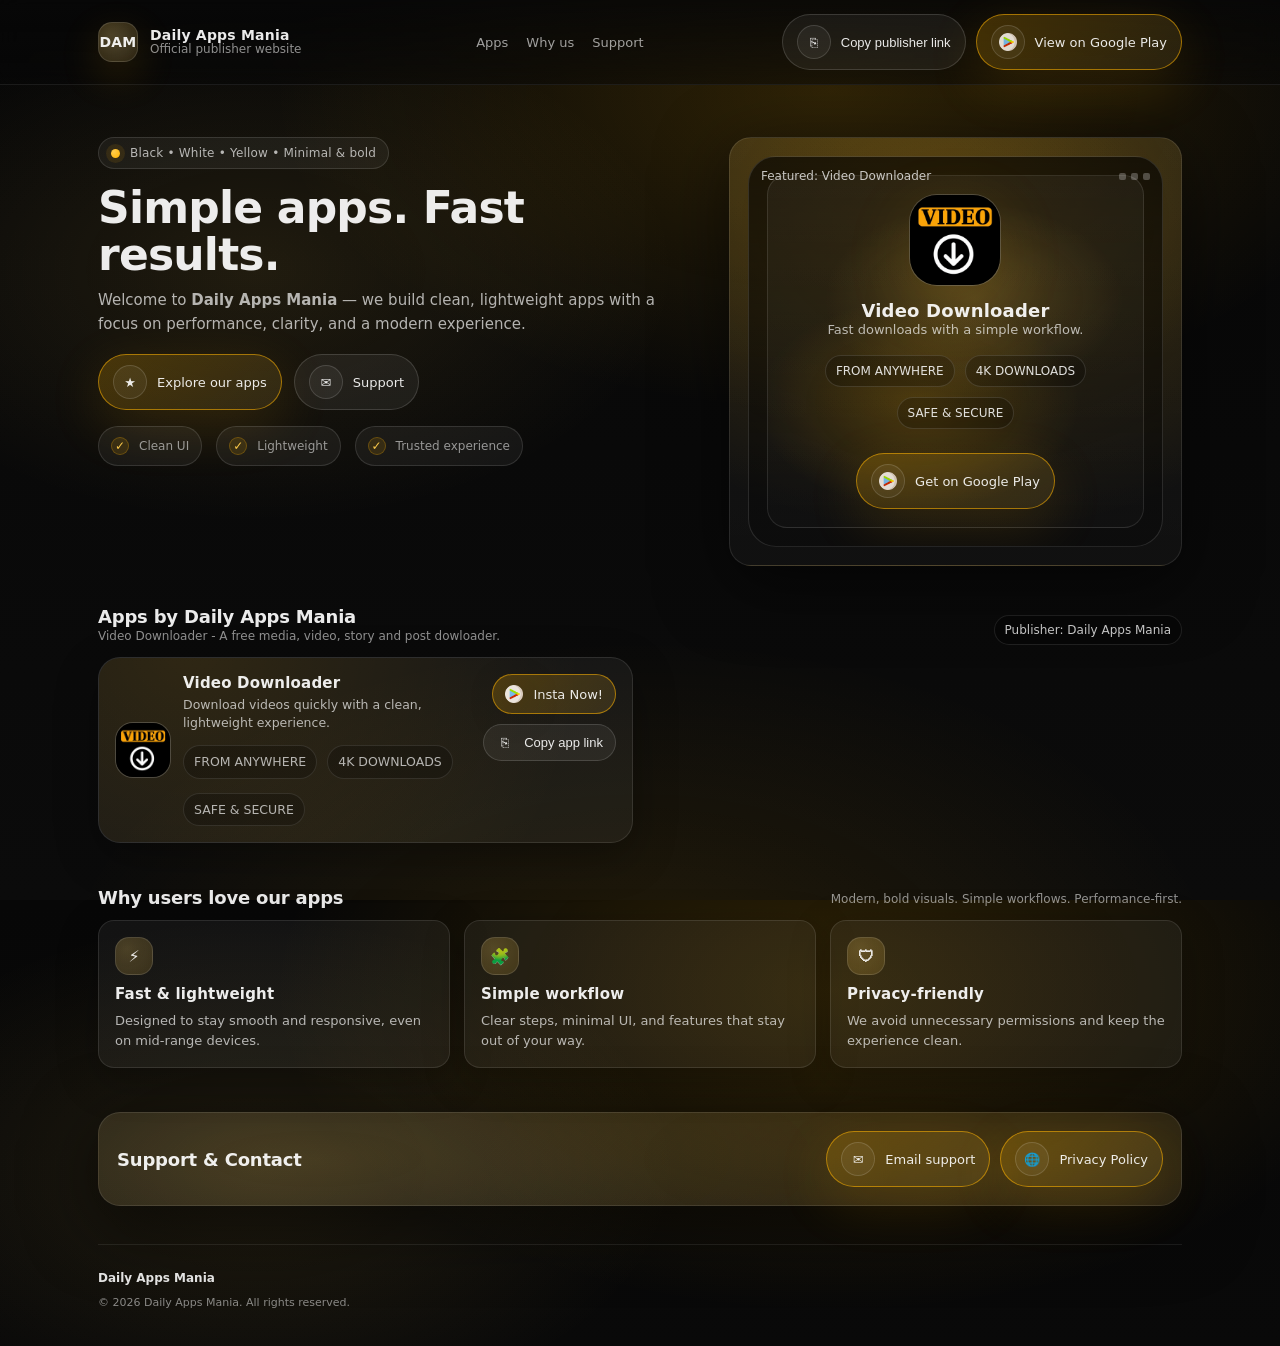
==== index.html @ 2f84b171 "Added website on main page" ====
<!doctype html>
<html lang="en">
<head>
  <meta charset="utf-8" />
  <meta name="viewport" content="width=device-width,initial-scale=1" />
  <meta name="theme-color" content="#0b0b0b" />
  <meta name="description" content="Daily Apps Mania — Official publisher website. Video Downloader on Google Play. More apps coming soon." />
  <title>Daily Apps Mania • Official Apps</title>

  <!--
    ✅ Required files (place next to this index.html):
    - app-icon.png            (your Video Downloader app icon)
    - play-store-icon.png     (your Play Store icon image)
  -->

  <style>
    :root{
      --bg:#070707;
      --bg2:#0b0b0b;
      --card: rgba(255,255,255,.06);
      --card2: rgba(255,255,255,.085);
      --border: rgba(255,255,255,.12);

      --text: rgba(255,255,255,.92);
      --muted: rgba(255,255,255,.68);
      --muted2: rgba(255,255,255,.55);

      --yellow:#ffb300;
      --yellow2:#ffcc4d;
      --white:#ffffff;

      --shadow: 0 18px 70px rgba(0,0,0,.55);
      --radius: 22px;
      --radius2: 16px;

      --max: 1120px;
      --ring: 0 0 0 6px rgba(255,179,0,.16);
    }

    *{box-sizing:border-box}
    html,body{height:100%}
    body{
      margin:0;
      font-family: ui-sans-serif, system-ui, -apple-system, Segoe UI, Roboto, Helvetica, Arial, "Apple Color Emoji","Segoe UI Emoji";
      color:var(--text);
      background:
        radial-gradient(900px 520px at 65% 10%, rgba(255,179,0,.16), transparent 62%),
        radial-gradient(700px 420px at 20% 30%, rgba(255,204,77,.10), transparent 60%),
        radial-gradient(900px 540px at 50% 110%, rgba(255,179,0,.10), transparent 65%),
        linear-gradient(180deg, var(--bg), var(--bg2));
      overflow-x:hidden;
    }

    a{color:inherit; text-decoration:none}
    img{max-width:100%; display:block}
    .container{max-width:var(--max); margin:0 auto; padding:0 18px}

    /* Top Nav */
    .nav{
      position:sticky; top:0; z-index:50;
      backdrop-filter: blur(12px);
      background: linear-gradient(180deg, rgba(7,7,7,.86), rgba(7,7,7,.48));
      border-bottom: 1px solid rgba(255,255,255,.08);
    }
    .navInner{
      display:flex; align-items:center; justify-content:space-between;
      padding:14px 0;
      gap:16px;
    }
    .brand{
      display:flex; align-items:center; gap:12px;
      min-width: 240px;
    }
    .publisherMark{
      width:40px; height:40px; border-radius: 14px;
      border:1px solid rgba(255,255,255,.14);
      background:
        radial-gradient(circle at 30% 30%, rgba(255,204,77,.22), rgba(255,179,0,.10)),
        rgba(255,255,255,.04);
      box-shadow: 0 14px 42px rgba(255,179,0,.16);
      display:flex; align-items:center; justify-content:center;
      position:relative;
      overflow:hidden;
    }
    .publisherMark::after{
      content:"";
      position:absolute; inset:-40%;
      background: radial-gradient(circle, rgba(255,255,255,.20), transparent 58%);
      transform: rotate(18deg);
      opacity:.35;
    }
    .publisherMark b{
      position:relative;
      font-size:14px;
      letter-spacing:.2px;
      color: rgba(255,255,255,.92);
    }
    .brandText{line-height:1.1}
    .brandText b{display:block; font-size:14px; letter-spacing:.2px}
    .brandText span{display:block; font-size:12px; color:var(--muted2)}

    .links{
      display:flex; gap:18px; align-items:center;
      color:var(--muted);
      font-size:13px;
    }
    .links a{opacity:.9}
    .links a:hover{opacity:1; color:rgba(255,255,255,.95)}

    .navCtas{display:flex; align-items:center; gap:10px}

    /* Buttons */
    .btn{
      border:1px solid rgba(255,255,255,.14);
      background: rgba(255,255,255,.06);
      padding:10px 14px;
      border-radius: 999px;
      font-size:13px;
      color:rgba(255,255,255,.9);
      display:inline-flex; align-items:center; justify-content:center;
      gap:10px;
      cursor:pointer;
      transition: transform .15s ease, background .15s ease, border-color .15s ease;
      user-select:none;
      white-space:nowrap;
    }
    .btn:hover{transform: translateY(-1px); background: rgba(255,255,255,.085); border-color: rgba(255,255,255,.22)}
    .btnPrimary{
      border-color: rgba(255,179,0,.55);
      background: linear-gradient(135deg, rgba(255,179,0,.22), rgba(255,204,77,.12));
      box-shadow: 0 16px 55px rgba(255,179,0,.14);
    }
    .btnPrimary:hover{border-color: rgba(255,204,77,.75)}
    .btnIcon{
      width:34px; height:34px; border-radius:999px;
      display:inline-flex; align-items:center; justify-content:center;
      border:1px solid rgba(255,255,255,.14);
      background: rgba(255,255,255,.05);
      overflow:hidden;
      flex: 0 0 auto;
    }
    .btnIcon img{width:18px; height:18px; object-fit:contain; opacity:.95}

    /* Hero */
    .hero{padding:52px 0 18px}
    .heroGrid{
      display:grid;
      grid-template-columns: 1.15fr .85fr;
      gap:18px;
      align-items:stretch;
    }
    .kicker{
      display:inline-flex; align-items:center; gap:10px;
      padding:8px 12px;
      border:1px solid rgba(255,255,255,.12);
      background: rgba(255,255,255,.05);
      border-radius: 999px;
      color: var(--muted);
      font-size:12px;
      letter-spacing:.2px;
    }
    .dot{
      width:9px; height:9px; border-radius:999px;
      background: radial-gradient(circle at 30% 30%, var(--yellow2), var(--yellow));
      box-shadow: 0 0 0 5px rgba(255,179,0,.10);
    }
    h1{
      margin:16px 0 10px;
      font-size:44px;
      line-height:1.06;
      letter-spacing:-.8px;
    }
    .sub{
      margin:0;
      color: var(--muted);
      font-size:15px;
      line-height:1.6;
      max-width: 60ch;
    }
    .heroCtas{display:flex; flex-wrap:wrap; gap:12px; margin-top:18px}
    .metaRow{
      display:flex; gap:14px; flex-wrap:wrap;
      margin-top:16px;
      color:var(--muted2);
      font-size:12px;
    }
    .pill{
      display:inline-flex; gap:10px; align-items:center;
      padding:10px 12px;
      border-radius: 999px;
      border:1px solid rgba(255,255,255,.12);
      background: rgba(255,255,255,.05);
    }
    .tick{
      width:18px; height:18px; border-radius:999px;
      display:inline-flex; align-items:center; justify-content:center;
      background: rgba(255,179,0,.12);
      border:1px solid rgba(255,179,0,.26);
      color: rgba(255,204,77,.98);
      font-weight:800;
      font-size:12px;
    }

    /* App Showcase Card */
    .showcase{
      border-radius: var(--radius);
      border:1px solid rgba(255,255,255,.10);
      background:
        radial-gradient(700px 520px at 50% 20%, rgba(255,179,0,.22), transparent 60%),
        linear-gradient(180deg, rgba(255,255,255,.06), rgba(255,255,255,.03));
      box-shadow: var(--shadow);
      overflow:hidden;
      position:relative;
      min-height: 360px;
      padding:18px;
    }
    .glowRing{
      position:absolute; inset:-2px;
      border-radius: var(--radius);
      pointer-events:none;
      border:1px solid rgba(255,204,77,.14);
      box-shadow: 0 0 0 1px rgba(255,179,0,.09) inset;
    }
    .preview{
      height:100%;
      border-radius: 28px;
      border:1px solid rgba(255,255,255,.12);
      background: linear-gradient(180deg, rgba(0,0,0,.62), rgba(0,0,0,.22));
      overflow:hidden;
      position:relative;
      display:flex;
      align-items:center;
      justify-content:center;
      padding:18px;
    }
    .previewTop{
      position:absolute; top:12px; left:12px; right:12px;
      display:flex; align-items:center; justify-content:space-between;
      color:rgba(255,255,255,.75);
      font-size:12px;
    }
    .bars{display:flex; gap:5px}
    .bar{width:7px; height:7px; border-radius:2px; background: rgba(255,255,255,.25)}
    .screen{
      width:100%;
      height:100%;
      border-radius: 20px;
      background:
        radial-gradient(220px 140px at 55% 35%, rgba(255,204,77,.18), transparent 68%),
        radial-gradient(260px 170px at 40% 65%, rgba(255,179,0,.20), transparent 62%),
        linear-gradient(180deg, rgba(255,255,255,.05), rgba(255,255,255,.02));
      border:1px solid rgba(255,255,255,.10);
      display:flex;
      flex-direction:column;
      align-items:center;
      justify-content:center;
      gap:14px;
      padding:18px;
      text-align:center;
    }
    .appIconBig{
      width:92px; height:92px; border-radius: 28px;
      border:1px solid rgba(255,255,255,.14);
      background: rgba(255,255,255,.05);
      overflow:hidden;
      box-shadow: 0 18px 70px rgba(255,179,0,.12);
    }
    .appIconBig img{width:100%; height:100%; object-fit:cover}
    .screenTitle{font-weight:900; letter-spacing:.2px; font-size:18px}
    .screenText{color:var(--muted); font-size:13px; line-height:1.4}
    .badges{
      display:flex; gap:10px; flex-wrap:wrap; justify-content:center;
      margin-top:2px;
    }
    .badge{
      padding:8px 10px;
      border-radius: 999px;
      border:1px solid rgba(255,255,255,.12);
      background: rgba(0,0,0,.22);
      color: rgba(255,255,255,.86);
      font-size:12px;
    }

    /* Sections */
    section{padding:22px 0}
    .sectionTitle{
      display:flex; align-items:flex-end; justify-content:space-between; gap:12px;
      margin-bottom: 12px;
    }
    .sectionTitle h2{
      margin:0;
      font-size:18px;
      letter-spacing:-.2px;
    }
    .sectionTitle p{
      margin:0;
      color:var(--muted2);
      font-size:12px;
      line-height:1.5;
    }

    .grid3{
      display:grid;
      grid-template-columns: repeat(3, 1fr);
      gap:14px;
    }

    .card{
      border-radius: var(--radius2);
      border:1px solid rgba(255,255,255,.10);
      background: rgba(255,255,255,.05);
      padding:16px;
      box-shadow: 0 12px 40px rgba(0,0,0,.25);
    }
    .card h3{
      margin:10px 0 8px;
      font-size:15px;
      letter-spacing:.2px;
    }
    .card p{
      margin:0;
      color: var(--muted);
      font-size:13px;
      line-height:1.55;
    }
    .ico{
      width:38px; height:38px; border-radius: 14px;
      border:1px solid rgba(255,255,255,.12);
      background:
        radial-gradient(circle at 30% 30%, rgba(255,204,77,.20), rgba(255,179,0,.10)),
        rgba(255,255,255,.04);
      display:inline-flex; align-items:center; justify-content:center;
      font-weight:900;
      color: rgba(255,255,255,.88);
    }

    /* Apps grid (future-proof) */
    .appsGrid{
      display:grid;
      grid-template-columns: repeat(2, 1fr);
      gap:14px;
    }
    .appCard{
      border-radius: var(--radius);
      border:1px solid rgba(255,255,255,.10);
      background: rgba(255,255,255,.05);
      padding:16px;
      display:flex;
      gap:14px;
      align-items:flex-start;
      box-shadow: 0 14px 44px rgba(0,0,0,.30);
      position:relative;
      overflow:hidden;
    }
    .appCard::before{
      content:"";
      position:absolute; inset:-40%;
      background: radial-gradient(circle at 30% 30%, rgba(255,179,0,.12), transparent 55%);
      transform: rotate(12deg);
      opacity:.9;
      pointer-events:none;
    }
    .appLeft{position:relative; display:flex; gap:12px; align-items:center}
    .appIcon{
      width:56px; height:56px; border-radius:18px;
      border:1px solid rgba(255,255,255,.14);
      overflow:hidden;
      background: rgba(255,255,255,.05);
      flex: 0 0 auto;
    }
    .appIcon img{width:100%; height:100%; object-fit:cover}
    .appInfo{position:relative}
    .appInfo b{display:block; font-size:15px; letter-spacing:.2px}
    .appInfo span{display:block; color:var(--muted); font-size:12.5px; margin-top:4px; line-height:1.4}
    .appActions{
      margin-left:auto;
      display:flex;
      flex-direction:column;
      gap:10px;
      align-items:flex-end;
      position:relative;
    }
    .smallBtn{
      padding:10px 12px;
      border-radius: 999px;
      border:1px solid rgba(255,255,255,.14);
      background: rgba(255,255,255,.06);
      display:inline-flex; align-items:center; gap:10px;
      font-size:13px;
      color: rgba(255,255,255,.9);
      transition: transform .15s ease, background .15s ease, border-color .15s ease;
      cursor:pointer;
      user-select:none;
      white-space:nowrap;
    }
    .smallBtn:hover{transform: translateY(-1px); background: rgba(255,255,255,.085); border-color: rgba(255,255,255,.22)}
    .smallBtnPrimary{
      border-color: rgba(255,179,0,.55);
      background: linear-gradient(135deg, rgba(255,179,0,.22), rgba(255,204,77,.12));
    }
    .psIcon{
      width:18px; height:18px; object-fit:contain;
      filter: drop-shadow(0 6px 18px rgba(0,0,0,.35));
    }
    .tag{
      display:inline-flex;
      padding:7px 10px;
      border-radius: 999px;
      border:1px solid rgba(255,255,255,.10);
      background: rgba(0,0,0,.22);
      color: rgba(255,255,255,.80);
      font-size:12px;
    }

    /* CTA band */
    .ctaBand{
      border-radius: var(--radius);
      border:1px solid rgba(255,255,255,.10);
      background:
        radial-gradient(900px 240px at 20% 50%, rgba(255,204,77,.14), transparent 65%),
        radial-gradient(900px 240px at 85% 50%, rgba(255,179,0,.12), transparent 60%),
        rgba(255,255,255,.05);
      padding:18px;
      display:flex;
      align-items:center;
      justify-content:space-between;
      gap:14px;
      box-shadow: var(--shadow);
    }
    .ctaBand h2{
      margin:0;
      font-size:18px;
      letter-spacing:-.2px;
    }
    .ctaBand p{
      margin:6px 0 0;
      color:var(--muted);
      font-size:13px;
      line-height:1.5;
      max-width: 65ch;
    }

    /* Footer */
    .footer{
      padding:26px 0 34px;
      color: var(--muted2);
      font-size:12px;
      border-top: 1px solid rgba(255,255,255,.08);
      margin-top: 16px;
    }
    .footerRow{
      display:flex; justify-content:space-between; align-items:flex-start;
      gap:18px; flex-wrap:wrap;
    }
    .footer a{color: rgba(255,255,255,.76)}
    .footer a:hover{color: rgba(255,255,255,.95)}
    .tiny{font-size:11px; color: rgba(255,255,255,.50); line-height:1.5; max-width:70ch}

    /* Responsive */
    @media (max-width: 960px){
      h1{font-size:38px}
      .heroGrid{grid-template-columns:1fr}
      .links{display:none}
      .grid3{grid-template-columns:1fr}
      .appsGrid{grid-template-columns:1fr}
      .ctaBand{flex-direction:column; align-items:flex-start}
      .appActions{align-items:flex-start; margin-left:0}
      .appCard{flex-direction:column}
    }
  </style>
</head>

<body>
  <header class="nav">
    <div class="container">
      <div class="navInner">
        <div class="brand" aria-label="Publisher brand">
          <div class="publisherMark" title="Daily Apps Mania">
            <b>DAM</b>
          </div>
          <div class="brandText">
            <b>Daily Apps Mania</b>
            <span>Official publisher website</span>
          </div>
        </div>

        <nav class="links" aria-label="Primary">
          <a href="#apps">Apps</a>
          <a href="#features">Why us</a>
          <a href="#support">Support</a>
        </nav>

        <div class="navCtas">
          <button class="btn" id="copyPublisherBtn" title="Copy publisher link">
            <span class="btnIcon">⎘</span> Copy publisher link
          </button>

          <a class="btn btnPrimary" id="publisherBtn" href="#" target="_blank" rel="noopener">
            <span class="btnIcon"><img src="play-store-icon.png" alt="Play Store" /></span>
            View on Google Play
          </a>
        </div>
      </div>
    </div>
  </header>

  <main>
    <div class="container">
      <!-- HERO -->
      <section class="hero">
        <div class="heroGrid">
          <div>
            <div class="kicker"><span class="dot"></span> Black • White • Yellow • Minimal &amp; bold</div>
            <h1>Simple apps. Fast results.</h1>
            <p class="sub">
              Welcome to <b>Daily Apps Mania</b> — we build clean, lightweight apps with a focus on
              performance, clarity, and a modern experience.
            </p>

            <div class="heroCtas">
              <a class="btn btnPrimary" href="#apps">
                <span class="btnIcon">★</span> Explore our apps
              </a>
              <a class="btn" href="#support">
                <span class="btnIcon">✉</span> Support
              </a>
            </div>

            <div class="metaRow">
              <div class="pill"><span class="tick">✓</span> Clean UI</div>
              <div class="pill"><span class="tick">✓</span> Lightweight</div>
              <div class="pill"><span class="tick">✓</span> Trusted experience</div>
            </div>
          </div>

          <aside class="showcase" aria-label="Featured app preview">
            <div class="glowRing"></div>
            <div class="preview" role="img" aria-label="Stylized featured app preview">
              <div class="previewTop">
                <span>Featured: Video Downloader</span>
                <span class="bars" aria-hidden="true">
                  <span class="bar"></span><span class="bar"></span><span class="bar"></span>
                </span>
              </div>
              <div class="screen">
                <div class="appIconBig">
                  <img src="app-icon.png" alt="Video Downloader app icon" />
                </div>
                <div>
                  <div class="screenTitle">Video Downloader</div>
                  <div class="screenText">Fast downloads with a simple workflow.</div>
                </div>
                <div class="badges" aria-label="Feature badges">
                  <div class="badge">FROM ANYWHERE</div>
                  <div class="badge">4K DOWNLOADS</div>
                  <div class="badge">SAFE &amp; SECURE</div>
                </div>
                <div class="heroCtas" style="margin-top:10px">
                  <a class="btn btnPrimary" id="featuredPlayBtn" href="#" target="_blank" rel="noopener">
                    <span class="btnIcon"><img src="play-store-icon.png" alt="Play Store" /></span>
                    Get on Google Play
                  </a>
                </div>
              </div>
            </div>
          </aside>
        </div>
      </section>

      <!-- APPS -->
      <section id="apps">
        <div class="sectionTitle">
          <div>
            <h2>Apps by Daily Apps Mania</h2>
            <p>Video Downloader - A free media, video, story and post dowloader.</p>
          </div>
          <span class="tag">Publisher: Daily Apps Mania</span>
        </div>

        <div class="appsGrid">
          <!-- APP 1: Video Downloader -->
          <article class="appCard" aria-label="Video Downloader app card">
            <div class="appLeft">
              <div class="appIcon">
                <img src="app-icon.png" alt="Video Downloader icon" />
              </div>
              <div class="appInfo">
                <b>Video Downloader</b>
                <span>Download videos quickly with a clean, lightweight experience.</span>
                <div style="margin-top:10px; display:flex; gap:10px; flex-wrap:wrap">
                  <span class="tag">FROM ANYWHERE</span>
                  <span class="tag">4K DOWNLOADS</span>
                  <span class="tag">SAFE &amp; SECURE</span>
                </div>
              </div>
            </div>

            <div class="appActions">
              <a class="smallBtn smallBtnPrimary" id="videoPlayBtn" href="https://play.google.com/store/apps/details?id=free.allvideo.videodownloader" target="_blank" rel="noopener">
                <img class="psIcon" src="play-store-icon.png" alt="Get it From Play Store" />
                Insta Now!
              </a>
              <button class="smallBtn" id="copyVideoBtn" type="button">
                <span style="width:18px; text-align:center;">⎘</span> Copy app link
              </button>
            </div>
          </article>

          <!-- APP 2: Placeholder for future app (Insta Downloader) -->
          <!-- <article class="appCard" aria-label="Coming soon app card">
            <div class="appLeft">
              <div class="appIcon" style="display:flex; align-items:center; justify-content:center;">
                <span style="font-weight:900; color:rgba(255,255,255,.85)">+</span>
              </div>
              <div class="appInfo">
                <b>More apps coming soon</b>
                <span>We’re publishing another app soon (e.g., Insta Downloader). This section is ready to expand.</span>
                <div style="margin-top:10px; display:flex; gap:10px; flex-wrap:wrap">
                  <span class="tag">COMING SOON</span>
                  <span class="tag">SAME THEME</span>
                  <span class="tag">DAILY APPS MANIA</span>
                </div>
              </div>
            </div>

            <div class="appActions">
              <a class="smallBtn" href="#support">
                <span style="width:18px; text-align:center;">✉</span> Get updates
              </a>
              <a class="smallBtn" href="#" id="publisherBtn2" target="_blank" rel="noopener">
                <img class="psIcon" src="play-store-icon.png" alt="Play Store" />
                Publisher page
              </a>
            </div>
          </article> -->
        </div>
      </section>

      <!-- WHY US -->
      <section id="features">
        <div class="sectionTitle">
          <h2>Why users love our apps</h2>
          <p>Modern, bold visuals. Simple workflows. Performance-first.</p>
        </div>

        <div class="grid3">
          <div class="card">
            <div class="ico">⚡</div>
            <h3>Fast &amp; lightweight</h3>
            <p>Designed to stay smooth and responsive, even on mid-range devices.</p>
          </div>
          <div class="card">
            <div class="ico">🧩</div>
            <h3>Simple workflow</h3>
            <p>Clear steps, minimal UI, and features that stay out of your way.</p>
          </div>
          <div class="card">
            <div class="ico">🛡</div>
            <h3>Privacy-friendly</h3>
            <p>We avoid unnecessary permissions and keep the experience clean.</p>
          </div>
        </div>
      </section>

      <!-- SUPPORT -->
      <section id="support">
        <div class="ctaBand">
          <div>
            <h2>Support &amp; Contact</h2>
            
          </div>

          <div style="display:flex; gap:10px; flex-wrap:wrap">
            <a class="btn btnPrimary" href="mailto:dailyappsmania@gmail.com">
              <span class="btnIcon">✉</span> Email support
            </a>
            <!--<button class="btn" id="scrollTopBtn" type="button">
              <span class="btnIcon">🌐</span> Back to top
            </button>-->
			<a class="btn btnPrimary" href="https://dailyappsmania.github.io/privacy-policy">
              <span class="btnIcon">🌐</span> Privacy Policy
            </a>
          </div>
        </div>
      </section>

      <!-- FOOTER -->
      <footer class="footer">
        <div class="footerRow">
          <div>
            <div style="font-weight:800; color:rgba(255,255,255,.88)">Daily Apps Mania</div>
            
            
            <div class="tiny" style="margin-top:10px">
              © <span id="year"></span> Daily Apps Mania. All rights reserved.
            </div>
          </div>

          
      </footer>
    </div>
  </main>

  <script>
    // =========================
    // ✅ CONFIG (EDIT THESE)
    // =========================

    // 1) Publisher page (Google Play)
    // Replace this with your actual publisher page URL.
    // Example: https://play.google.com/store/apps/dev?id=1234567890123456789
    const PUBLISHER_PLAY_URL = "https://play.google.com/store/apps/developer?id=Daily+Apps+Mania";

    // 2) Video Downloader app link (Google Play)
    // Replace with your app's actual Play Store URL.
    // Example: https://play.google.com/store/apps/details?id=your.package.name
    const VIDEO_DOWNLOADER_PLAY_URL = "https://play.google.com/store/apps/details?id=free.allvideo.videodownloader";

    // =========================
    // Wire links
    // =========================
    const publisherBtns = ["publisherBtn", "publisherBtn2"].map(id => document.getElementById(id));
    publisherBtns.forEach(btn => { if(btn) btn.href = PUBLISHER_PLAY_URL; });

    const videoBtns = ["videoPlayBtn", "featuredPlayBtn"].map(id => document.getElementById(id));
    videoBtns.forEach(btn => { if(btn) btn.href = VIDEO_DOWNLOADER_PLAY_URL; });

    // Copy helpers
    async function copyText(text, okLabelEl) {
      try {
        await navigator.clipboard.writeText(text);
        if (okLabelEl) {
          const old = okLabelEl.innerHTML;
          okLabelEl.innerHTML = '<span style="width:18px;text-align:center;">✓</span> Copied';
          setTimeout(() => okLabelEl.innerHTML = old, 1200);
        }
      } catch (e) {
        alert("Copy failed. Please copy manually:\n" + text);
      }
    }

    // Copy publisher link
    const copyPublisherBtn = document.getElementById("copyPublisherBtn");
    copyPublisherBtn?.addEventListener("click", () => copyText(PUBLISHER_PLAY_URL, copyPublisherBtn));

    // Copy app link
    const copyVideoBtn = document.getElementById("copyVideoBtn");
    copyVideoBtn?.addEventListener("click", () => copyText(VIDEO_DOWNLOADER_PLAY_URL, copyVideoBtn));

    // Back to top
    document.getElementById("scrollTopBtn")?.addEventListener("click", () => {
      window.scrollTo({ top: 0, behavior: "smooth" });
    });

    // Year
    document.getElementById("year").textContent = new Date().getFullYear();
  </script>
</body>
</html>
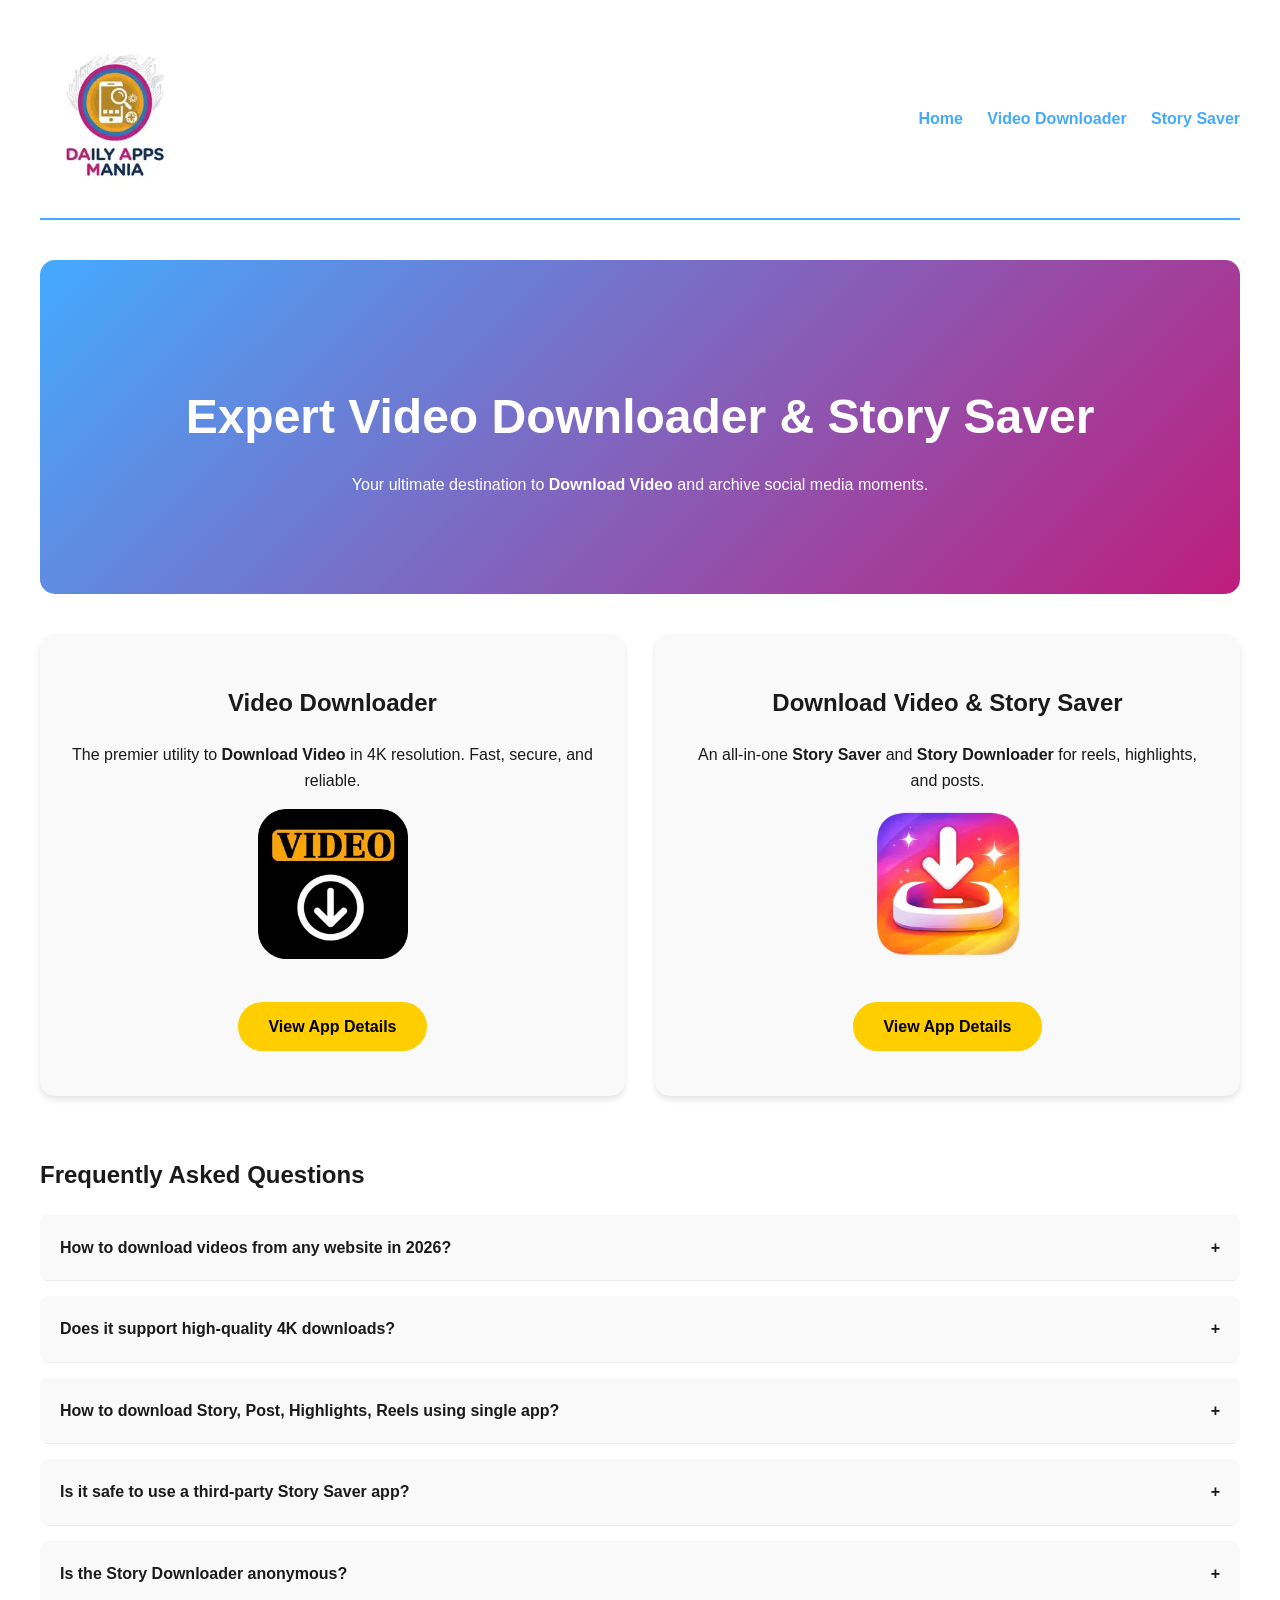
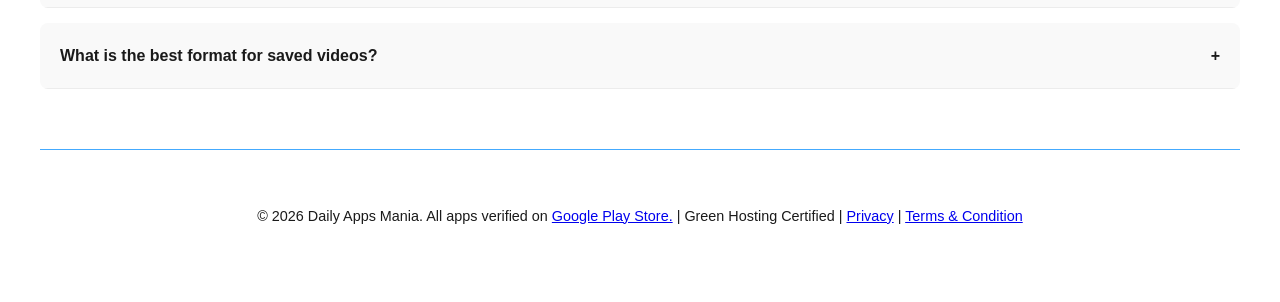
==== commit c9210249: "Updated website for SEO friendly content - Also added both websites" ====
--- a/index.html
+++ b/index.html
@@ -1,759 +1,100 @@
-<!doctype html>
+<!DOCTYPE html>
 <html lang="en">
 <head>
-  <meta charset="utf-8" />
-  <meta name="viewport" content="width=device-width,initial-scale=1" />
-  <meta name="theme-color" content="#0b0b0b" />
-  <meta name="description" content="Daily Apps Mania — Official publisher website. Video Downloader on Google Play. More apps coming soon." />
-  <title>Daily Apps Mania • Official Apps</title>
+    <meta charset="UTF-8">
+    <meta name="viewport" content="width=device-width, initial-scale=1.0">
+    <title>Video Downloader & Story Saver | Fast Android Apps by Daily Apps Mania</title>
+    <meta name="description" content="Discover high-speed Video Downloader and Story Saver apps for Android. Download video from social media in HD and 4K quality effortlessly.">
+    <link rel="stylesheet" href="style.css">
+    <link rel="canonical" href="https://dailyappsmania.github.io/">
+</head>
+<body>
 
-  <!--
-    ✅ Required files (place next to this index.html):
-    - app-icon.png            (your Video Downloader app icon)
-    - play-store-icon.png     (your Play Store icon image)
-  -->
+<div class="container">
+    <header>
+		<a href="https://play.google.com/store/apps/dev?id=8721927910650613801"><img src="logo.webp" alt="Daily Apps Mania - High-Speed Video Downloader & Story Saver" class="logo"></a>
+        <nav>
+            <a href="index.html">Home</a>
+            <a href="video-downloader.html">Video Downloader</a>
+            <a href="story-saver.html">Story Saver</a>
+        </nav>
+    </header>
 
-  <style>
-    :root{
-      --bg:#070707;
-      --bg2:#0b0b0b;
-      --card: rgba(255,255,255,.06);
-      --card2: rgba(255,255,255,.085);
-      --border: rgba(255,255,255,.12);
+    <main>
+        <section class="hero">
+            <h1>Expert <strong>Video Downloader</strong> & <strong>Story Saver</strong></h1>
+            <p>Your ultimate destination to <strong>Download Video</strong> and archive social media moments.</p>
+        </section>
 
-      --text: rgba(255,255,255,.92);
-      --muted: rgba(255,255,255,.68);
-      --muted2: rgba(255,255,255,.55);
+        <section class="app-grid">
+            <article class="app-card">
+                <h2>Video Downloader</h2>
+                <p>The premier utility to <strong>Download Video</strong> in 4K resolution. Fast, secure, and reliable.</p>
+                <a href="https://play.google.com/store/apps/details?id=free.allvideo.videodownloader"><img src="video-downloader-app-icon.webp" alt="Video Downloader Android App" class="app-screenshot"></a>
+                <br>
+                <a href="video-downloader.html" class="btn">View App Details</a>
+            </article>
 
-      --yellow:#ffb300;
-      --yellow2:#ffcc4d;
-      --white:#ffffff;
+            <article class="app-card">
+                <h2>Download Video & Story Saver</h2>
+                <p>An all-in-one <strong>Story Saver</strong> and <strong>Story Downloader</strong> for reels, highlights, and posts.</p>
+                <a href="https://play.google.com/store/apps/details?id=free.insaver.videodownloader"><img src="story-saver-app-icon.webp" alt="Story Saver and Video Downloader" class="app-screenshot"></a>
+                <br>
+                <a href="story-saver.html" class="btn">View App Details</a>
+            </article>
+        </section>
 
-      --shadow: 0 18px 70px rgba(0,0,0,.55);
-      --radius: 22px;
-      --radius2: 16px;
+        <section class="faq-section">
+            <h2>Frequently Asked Questions</h2>
+            
+            <details>
+                <summary>How to download videos from any website in 2026?</summary>
+                <div class="faq-content">
+                    <p>To <strong>download video</strong> content securely, copy the URL of the media you wish to save. Open our <a href="https://play.google.com/store/apps/details?id=free.allvideo.videodownloader"<strong>Video Downloader</strong></a> app, paste the link into the search field, and select your desired resolution (up to 4K). The process is 100% automated and respects user privacy by not requiring login credentials for public content.</p>
+                </div>
+            </details>
+			
+			<details>
+                <summary>Does it support high-quality 4K downloads?</summary>
+                <div class="faq-content">
+                    <p>Yes, if the source video supports it, our app provides options for 4K, 2K, and Full HD. This ensures you get the best visual fidelity when you <strong>download video</strong> content for offline use.</p>
+                </div>
+            </details>
+			
+			<details>
+                <summary>How to download Story, Post, Highlights, Reels using single app?</summary>
+                <div class="faq-content">
+                    <p>Our <a href="https://play.google.com/store/apps/details?id=free.insaver.videodownloader"<strong>Story Saver</strong></a> is designed to provide all in one app experience to you. Download our <strong>Story Downloader</strong> to download everything you want in single click.</p>
+                </div>
+            </details>
 
-      --max: 1120px;
-      --ring: 0 0 0 6px rgba(255,179,0,.16);
-    }
+            <details>
+                <summary>Is it safe to use a third-party Story Saver app?</summary>
+                <div class="faq-content">
+                    <p>Our <a href="https://play.google.com/store/apps/details?id=free.insaver.videodownloader"<strong>Story Saver</strong></a> is designed with security as a priority. Unlike many tools that require social media logins, our app allows you to <strong>download video</strong> and stories from public profiles without compromising your account data. For private accounts, we use built in browser to login to ensure your information never leaves your device.</p>
+                </div>
+            </details>
+			
+			<details>
+                <summary>Is the Story Downloader anonymous?</summary>
+                <div class="faq-content">
+                    <p>Absolutely. Our <a href="https://play.google.com/store/apps/details?id=free.insaver.videodownloader"<strong>Story Saver</strong></a> allows you to save and view stories anonymously, making it the perfect <strong>Story Downloader</strong> for private viewing.</p>
+                </div>
+            </details>
 
-    *{box-sizing:border-box}
-    html,body{height:100%}
-    body{
-      margin:0;
-      font-family: ui-sans-serif, system-ui, -apple-system, Segoe UI, Roboto, Helvetica, Arial, "Apple Color Emoji","Segoe UI Emoji";
-      color:var(--text);
-      background:
-        radial-gradient(900px 520px at 65% 10%, rgba(255,179,0,.16), transparent 62%),
-        radial-gradient(700px 420px at 20% 30%, rgba(255,204,77,.10), transparent 60%),
-        radial-gradient(900px 540px at 50% 110%, rgba(255,179,0,.10), transparent 65%),
-        linear-gradient(180deg, var(--bg), var(--bg2));
-      overflow-x:hidden;
-    }
+            <details>
+                <summary>What is the best format for saved videos?</summary>
+                <div class="faq-content">
+                    <p>For mobile devices in 2026, we recommend saving content in <strong>WebP</strong> or <strong>AVIF</strong> formats for images, and <strong>H.265 (HEVC)</strong> for videos. These formats provide the best balance between high visual quality and minimal storage footprint on your Android device.</p>
+                </div>
+            </details>
+        </section>
+    </main>
 
-    a{color:inherit; text-decoration:none}
-    img{max-width:100%; display:block}
-    .container{max-width:var(--max); margin:0 auto; padding:0 18px}
+    <footer>
+        <p>&copy; 2026 Daily Apps Mania. All apps verified on <a href="https://play.google.com/store/apps/dev?id=8721927910650613801">Google Play Store.</a> | Green Hosting Certified | <a href="https://dailyappsmania.github.io/privacy-policy" target="_blank">Privacy</a> | <a href="https://dailyappsmania.github.io/terms-conditions" target="_blank">Terms & Condition</a></p>
+    </footer>
+</div>
 
-    /* Top Nav */
-    .nav{
-      position:sticky; top:0; z-index:50;
-      backdrop-filter: blur(12px);
-      background: linear-gradient(180deg, rgba(7,7,7,.86), rgba(7,7,7,.48));
-      border-bottom: 1px solid rgba(255,255,255,.08);
-    }
-    .navInner{
-      display:flex; align-items:center; justify-content:space-between;
-      padding:14px 0;
-      gap:16px;
-    }
-    .brand{
-      display:flex; align-items:center; gap:12px;
-      min-width: 240px;
-    }
-    .publisherMark{
-      width:40px; height:40px; border-radius: 14px;
-      border:1px solid rgba(255,255,255,.14);
-      background:
-        radial-gradient(circle at 30% 30%, rgba(255,204,77,.22), rgba(255,179,0,.10)),
-        rgba(255,255,255,.04);
-      box-shadow: 0 14px 42px rgba(255,179,0,.16);
-      display:flex; align-items:center; justify-content:center;
-      position:relative;
-      overflow:hidden;
-    }
-    .publisherMark::after{
-      content:"";
-      position:absolute; inset:-40%;
-      background: radial-gradient(circle, rgba(255,255,255,.20), transparent 58%);
-      transform: rotate(18deg);
-      opacity:.35;
-    }
-    .publisherMark b{
-      position:relative;
-      font-size:14px;
-      letter-spacing:.2px;
-      color: rgba(255,255,255,.92);
-    }
-    .brandText{line-height:1.1}
-    .brandText b{display:block; font-size:14px; letter-spacing:.2px}
-    .brandText span{display:block; font-size:12px; color:var(--muted2)}
-
-    .links{
-      display:flex; gap:18px; align-items:center;
-      color:var(--muted);
-      font-size:13px;
-    }
-    .links a{opacity:.9}
-    .links a:hover{opacity:1; color:rgba(255,255,255,.95)}
-
-    .navCtas{display:flex; align-items:center; gap:10px}
-
-    /* Buttons */
-    .btn{
-      border:1px solid rgba(255,255,255,.14);
-      background: rgba(255,255,255,.06);
-      padding:10px 14px;
-      border-radius: 999px;
-      font-size:13px;
-      color:rgba(255,255,255,.9);
-      display:inline-flex; align-items:center; justify-content:center;
-      gap:10px;
-      cursor:pointer;
-      transition: transform .15s ease, background .15s ease, border-color .15s ease;
-      user-select:none;
-      white-space:nowrap;
-    }
-    .btn:hover{transform: translateY(-1px); background: rgba(255,255,255,.085); border-color: rgba(255,255,255,.22)}
-    .btnPrimary{
-      border-color: rgba(255,179,0,.55);
-      background: linear-gradient(135deg, rgba(255,179,0,.22), rgba(255,204,77,.12));
-      box-shadow: 0 16px 55px rgba(255,179,0,.14);
-    }
-    .btnPrimary:hover{border-color: rgba(255,204,77,.75)}
-    .btnIcon{
-      width:34px; height:34px; border-radius:999px;
-      display:inline-flex; align-items:center; justify-content:center;
-      border:1px solid rgba(255,255,255,.14);
-      background: rgba(255,255,255,.05);
-      overflow:hidden;
-      flex: 0 0 auto;
-    }
-    .btnIcon img{width:18px; height:18px; object-fit:contain; opacity:.95}
-
-    /* Hero */
-    .hero{padding:52px 0 18px}
-    .heroGrid{
-      display:grid;
-      grid-template-columns: 1.15fr .85fr;
-      gap:18px;
-      align-items:stretch;
-    }
-    .kicker{
-      display:inline-flex; align-items:center; gap:10px;
-      padding:8px 12px;
-      border:1px solid rgba(255,255,255,.12);
-      background: rgba(255,255,255,.05);
-      border-radius: 999px;
-      color: var(--muted);
-      font-size:12px;
-      letter-spacing:.2px;
-    }
-    .dot{
-      width:9px; height:9px; border-radius:999px;
-      background: radial-gradient(circle at 30% 30%, var(--yellow2), var(--yellow));
-      box-shadow: 0 0 0 5px rgba(255,179,0,.10);
-    }
-    h1{
-      margin:16px 0 10px;
-      font-size:44px;
-      line-height:1.06;
-      letter-spacing:-.8px;
-    }
-    .sub{
-      margin:0;
-      color: var(--muted);
-      font-size:15px;
-      line-height:1.6;
-      max-width: 60ch;
-    }
-    .heroCtas{display:flex; flex-wrap:wrap; gap:12px; margin-top:18px}
-    .metaRow{
-      display:flex; gap:14px; flex-wrap:wrap;
-      margin-top:16px;
-      color:var(--muted2);
-      font-size:12px;
-    }
-    .pill{
-      display:inline-flex; gap:10px; align-items:center;
-      padding:10px 12px;
-      border-radius: 999px;
-      border:1px solid rgba(255,255,255,.12);
-      background: rgba(255,255,255,.05);
-    }
-    .tick{
-      width:18px; height:18px; border-radius:999px;
-      display:inline-flex; align-items:center; justify-content:center;
-      background: rgba(255,179,0,.12);
-      border:1px solid rgba(255,179,0,.26);
-      color: rgba(255,204,77,.98);
-      font-weight:800;
-      font-size:12px;
-    }
-
-    /* App Showcase Card */
-    .showcase{
-      border-radius: var(--radius);
-      border:1px solid rgba(255,255,255,.10);
-      background:
-        radial-gradient(700px 520px at 50% 20%, rgba(255,179,0,.22), transparent 60%),
-        linear-gradient(180deg, rgba(255,255,255,.06), rgba(255,255,255,.03));
-      box-shadow: var(--shadow);
-      overflow:hidden;
-      position:relative;
-      min-height: 360px;
-      padding:18px;
-    }
-    .glowRing{
-      position:absolute; inset:-2px;
-      border-radius: var(--radius);
-      pointer-events:none;
-      border:1px solid rgba(255,204,77,.14);
-      box-shadow: 0 0 0 1px rgba(255,179,0,.09) inset;
-    }
-    .preview{
-      height:100%;
-      border-radius: 28px;
-      border:1px solid rgba(255,255,255,.12);
-      background: linear-gradient(180deg, rgba(0,0,0,.62), rgba(0,0,0,.22));
-      overflow:hidden;
-      position:relative;
-      display:flex;
-      align-items:center;
-      justify-content:center;
-      padding:18px;
-    }
-    .previewTop{
-      position:absolute; top:12px; left:12px; right:12px;
-      display:flex; align-items:center; justify-content:space-between;
-      color:rgba(255,255,255,.75);
-      font-size:12px;
-    }
-    .bars{display:flex; gap:5px}
-    .bar{width:7px; height:7px; border-radius:2px; background: rgba(255,255,255,.25)}
-    .screen{
-      width:100%;
-      height:100%;
-      border-radius: 20px;
-      background:
-        radial-gradient(220px 140px at 55% 35%, rgba(255,204,77,.18), transparent 68%),
-        radial-gradient(260px 170px at 40% 65%, rgba(255,179,0,.20), transparent 62%),
-        linear-gradient(180deg, rgba(255,255,255,.05), rgba(255,255,255,.02));
-      border:1px solid rgba(255,255,255,.10);
-      display:flex;
-      flex-direction:column;
-      align-items:center;
-      justify-content:center;
-      gap:14px;
-      padding:18px;
-      text-align:center;
-    }
-    .appIconBig{
-      width:92px; height:92px; border-radius: 28px;
-      border:1px solid rgba(255,255,255,.14);
-      background: rgba(255,255,255,.05);
-      overflow:hidden;
-      box-shadow: 0 18px 70px rgba(255,179,0,.12);
-    }
-    .appIconBig img{width:100%; height:100%; object-fit:cover}
-    .screenTitle{font-weight:900; letter-spacing:.2px; font-size:18px}
-    .screenText{color:var(--muted); font-size:13px; line-height:1.4}
-    .badges{
-      display:flex; gap:10px; flex-wrap:wrap; justify-content:center;
-      margin-top:2px;
-    }
-    .badge{
-      padding:8px 10px;
-      border-radius: 999px;
-      border:1px solid rgba(255,255,255,.12);
-      background: rgba(0,0,0,.22);
-      color: rgba(255,255,255,.86);
-      font-size:12px;
-    }
-
-    /* Sections */
-    section{padding:22px 0}
-    .sectionTitle{
-      display:flex; align-items:flex-end; justify-content:space-between; gap:12px;
-      margin-bottom: 12px;
-    }
-    .sectionTitle h2{
-      margin:0;
-      font-size:18px;
-      letter-spacing:-.2px;
-    }
-    .sectionTitle p{
-      margin:0;
-      color:var(--muted2);
-      font-size:12px;
-      line-height:1.5;
-    }
-
-    .grid3{
-      display:grid;
-      grid-template-columns: repeat(3, 1fr);
-      gap:14px;
-    }
-
-    .card{
-      border-radius: var(--radius2);
-      border:1px solid rgba(255,255,255,.10);
-      background: rgba(255,255,255,.05);
-      padding:16px;
-      box-shadow: 0 12px 40px rgba(0,0,0,.25);
-    }
-    .card h3{
-      margin:10px 0 8px;
-      font-size:15px;
-      letter-spacing:.2px;
-    }
-    .card p{
-      margin:0;
-      color: var(--muted);
-      font-size:13px;
-      line-height:1.55;
-    }
-    .ico{
-      width:38px; height:38px; border-radius: 14px;
-      border:1px solid rgba(255,255,255,.12);
-      background:
-        radial-gradient(circle at 30% 30%, rgba(255,204,77,.20), rgba(255,179,0,.10)),
-        rgba(255,255,255,.04);
-      display:inline-flex; align-items:center; justify-content:center;
-      font-weight:900;
-      color: rgba(255,255,255,.88);
-    }
-
-    /* Apps grid (future-proof) */
-    .appsGrid{
-      display:grid;
-      grid-template-columns: repeat(2, 1fr);
-      gap:14px;
-    }
-    .appCard{
-      border-radius: var(--radius);
-      border:1px solid rgba(255,255,255,.10);
-      background: rgba(255,255,255,.05);
-      padding:16px;
-      display:flex;
-      gap:14px;
-      align-items:flex-start;
-      box-shadow: 0 14px 44px rgba(0,0,0,.30);
-      position:relative;
-      overflow:hidden;
-    }
-    .appCard::before{
-      content:"";
-      position:absolute; inset:-40%;
-      background: radial-gradient(circle at 30% 30%, rgba(255,179,0,.12), transparent 55%);
-      transform: rotate(12deg);
-      opacity:.9;
-      pointer-events:none;
-    }
-    .appLeft{position:relative; display:flex; gap:12px; align-items:center}
-    .appIcon{
-      width:56px; height:56px; border-radius:18px;
-      border:1px solid rgba(255,255,255,.14);
-      overflow:hidden;
-      background: rgba(255,255,255,.05);
-      flex: 0 0 auto;
-    }
-    .appIcon img{width:100%; height:100%; object-fit:cover}
-    .appInfo{position:relative}
-    .appInfo b{display:block; font-size:15px; letter-spacing:.2px}
-    .appInfo span{display:block; color:var(--muted); font-size:12.5px; margin-top:4px; line-height:1.4}
-    .appActions{
-      margin-left:auto;
-      display:flex;
-      flex-direction:column;
-      gap:10px;
-      align-items:flex-end;
-      position:relative;
-    }
-    .smallBtn{
-      padding:10px 12px;
-      border-radius: 999px;
-      border:1px solid rgba(255,255,255,.14);
-      background: rgba(255,255,255,.06);
-      display:inline-flex; align-items:center; gap:10px;
-      font-size:13px;
-      color: rgba(255,255,255,.9);
-      transition: transform .15s ease, background .15s ease, border-color .15s ease;
-      cursor:pointer;
-      user-select:none;
-      white-space:nowrap;
-    }
-    .smallBtn:hover{transform: translateY(-1px); background: rgba(255,255,255,.085); border-color: rgba(255,255,255,.22)}
-    .smallBtnPrimary{
-      border-color: rgba(255,179,0,.55);
-      background: linear-gradient(135deg, rgba(255,179,0,.22), rgba(255,204,77,.12));
-    }
-    .psIcon{
-      width:18px; height:18px; object-fit:contain;
-      filter: drop-shadow(0 6px 18px rgba(0,0,0,.35));
-    }
-    .tag{
-      display:inline-flex;
-      padding:7px 10px;
-      border-radius: 999px;
-      border:1px solid rgba(255,255,255,.10);
-      background: rgba(0,0,0,.22);
-      color: rgba(255,255,255,.80);
-      font-size:12px;
-    }
-
-    /* CTA band */
-    .ctaBand{
-      border-radius: var(--radius);
-      border:1px solid rgba(255,255,255,.10);
-      background:
-        radial-gradient(900px 240px at 20% 50%, rgba(255,204,77,.14), transparent 65%),
-        radial-gradient(900px 240px at 85% 50%, rgba(255,179,0,.12), transparent 60%),
-        rgba(255,255,255,.05);
-      padding:18px;
-      display:flex;
-      align-items:center;
-      justify-content:space-between;
-      gap:14px;
-      box-shadow: var(--shadow);
-    }
-    .ctaBand h2{
-      margin:0;
-      font-size:18px;
-      letter-spacing:-.2px;
-    }
-    .ctaBand p{
-      margin:6px 0 0;
-      color:var(--muted);
-      font-size:13px;
-      line-height:1.5;
-      max-width: 65ch;
-    }
-
-    /* Footer */
-    .footer{
-      padding:26px 0 34px;
-      color: var(--muted2);
-      font-size:12px;
-      border-top: 1px solid rgba(255,255,255,.08);
-      margin-top: 16px;
-    }
-    .footerRow{
-      display:flex; justify-content:space-between; align-items:flex-start;
-      gap:18px; flex-wrap:wrap;
-    }
-    .footer a{color: rgba(255,255,255,.76)}
-    .footer a:hover{color: rgba(255,255,255,.95)}
-    .tiny{font-size:11px; color: rgba(255,255,255,.50); line-height:1.5; max-width:70ch}
-
-    /* Responsive */
-    @media (max-width: 960px){
-      h1{font-size:38px}
-      .heroGrid{grid-template-columns:1fr}
-      .links{display:none}
-      .grid3{grid-template-columns:1fr}
-      .appsGrid{grid-template-columns:1fr}
-      .ctaBand{flex-direction:column; align-items:flex-start}
-      .appActions{align-items:flex-start; margin-left:0}
-      .appCard{flex-direction:column}
-    }
-  </style>
-</head>
-
-<body>
-  <header class="nav">
-    <div class="container">
-      <div class="navInner">
-        <div class="brand" aria-label="Publisher brand">
-          <div class="publisherMark" title="Daily Apps Mania">
-            <b>DAM</b>
-          </div>
-          <div class="brandText">
-            <b>Daily Apps Mania</b>
-            <span>Official publisher website</span>
-          </div>
-        </div>
-
-        <nav class="links" aria-label="Primary">
-          <a href="#apps">Apps</a>
-          <a href="#features">Why us</a>
-          <a href="#support">Support</a>
-        </nav>
-
-        <div class="navCtas">
-          <button class="btn" id="copyPublisherBtn" title="Copy publisher link">
-            <span class="btnIcon">⎘</span> Copy publisher link
-          </button>
-
-          <a class="btn btnPrimary" id="publisherBtn" href="#" target="_blank" rel="noopener">
-            <span class="btnIcon"><img src="play-store-icon.png" alt="Play Store" /></span>
-            View on Google Play
-          </a>
-        </div>
-      </div>
-    </div>
-  </header>
-
-  <main>
-    <div class="container">
-      <!-- HERO -->
-      <section class="hero">
-        <div class="heroGrid">
-          <div>
-            <div class="kicker"><span class="dot"></span> Black • White • Yellow • Minimal &amp; bold</div>
-            <h1>Simple apps. Fast results.</h1>
-            <p class="sub">
-              Welcome to <b>Daily Apps Mania</b> — we build clean, lightweight apps with a focus on
-              performance, clarity, and a modern experience.
-            </p>
-
-            <div class="heroCtas">
-              <a class="btn btnPrimary" href="#apps">
-                <span class="btnIcon">★</span> Explore our apps
-              </a>
-              <a class="btn" href="#support">
-                <span class="btnIcon">✉</span> Support
-              </a>
-            </div>
-
-            <div class="metaRow">
-              <div class="pill"><span class="tick">✓</span> Clean UI</div>
-              <div class="pill"><span class="tick">✓</span> Lightweight</div>
-              <div class="pill"><span class="tick">✓</span> Trusted experience</div>
-            </div>
-          </div>
-
-          <aside class="showcase" aria-label="Featured app preview">
-            <div class="glowRing"></div>
-            <div class="preview" role="img" aria-label="Stylized featured app preview">
-              <div class="previewTop">
-                <span>Featured: Video Downloader</span>
-                <span class="bars" aria-hidden="true">
-                  <span class="bar"></span><span class="bar"></span><span class="bar"></span>
-                </span>
-              </div>
-              <div class="screen">
-                <div class="appIconBig">
-                  <img src="app-icon.png" alt="Video Downloader app icon" />
-                </div>
-                <div>
-                  <div class="screenTitle">Video Downloader</div>
-                  <div class="screenText">Fast downloads with a simple workflow.</div>
-                </div>
-                <div class="badges" aria-label="Feature badges">
-                  <div class="badge">FROM ANYWHERE</div>
-                  <div class="badge">4K DOWNLOADS</div>
-                  <div class="badge">SAFE &amp; SECURE</div>
-                </div>
-                <div class="heroCtas" style="margin-top:10px">
-                  <a class="btn btnPrimary" id="featuredPlayBtn" href="#" target="_blank" rel="noopener">
-                    <span class="btnIcon"><img src="play-store-icon.png" alt="Play Store" /></span>
-                    Get on Google Play
-                  </a>
-                </div>
-              </div>
-            </div>
-          </aside>
-        </div>
-      </section>
-
-      <!-- APPS -->
-      <section id="apps">
-        <div class="sectionTitle">
-          <div>
-            <h2>Apps by Daily Apps Mania</h2>
-            <p>Video Downloader - A free media, video, story and post dowloader.</p>
-          </div>
-          <span class="tag">Publisher: Daily Apps Mania</span>
-        </div>
-
-        <div class="appsGrid">
-          <!-- APP 1: Video Downloader -->
-          <article class="appCard" aria-label="Video Downloader app card">
-            <div class="appLeft">
-              <div class="appIcon">
-                <img src="app-icon.png" alt="Video Downloader icon" />
-              </div>
-              <div class="appInfo">
-                <b>Video Downloader</b>
-                <span>Download videos quickly with a clean, lightweight experience.</span>
-                <div style="margin-top:10px; display:flex; gap:10px; flex-wrap:wrap">
-                  <span class="tag">FROM ANYWHERE</span>
-                  <span class="tag">4K DOWNLOADS</span>
-                  <span class="tag">SAFE &amp; SECURE</span>
-                </div>
-              </div>
-            </div>
-
-            <div class="appActions">
-              <a class="smallBtn smallBtnPrimary" id="videoPlayBtn" href="https://play.google.com/store/apps/details?id=free.allvideo.videodownloader" target="_blank" rel="noopener">
-                <img class="psIcon" src="play-store-icon.png" alt="Get it From Play Store" />
-                Insta Now!
-              </a>
-              <button class="smallBtn" id="copyVideoBtn" type="button">
-                <span style="width:18px; text-align:center;">⎘</span> Copy app link
-              </button>
-            </div>
-          </article>
-
-          <!-- APP 2: Placeholder for future app (Insta Downloader) -->
-          <!-- <article class="appCard" aria-label="Coming soon app card">
-            <div class="appLeft">
-              <div class="appIcon" style="display:flex; align-items:center; justify-content:center;">
-                <span style="font-weight:900; color:rgba(255,255,255,.85)">+</span>
-              </div>
-              <div class="appInfo">
-                <b>More apps coming soon</b>
-                <span>We’re publishing another app soon (e.g., Insta Downloader). This section is ready to expand.</span>
-                <div style="margin-top:10px; display:flex; gap:10px; flex-wrap:wrap">
-                  <span class="tag">COMING SOON</span>
-                  <span class="tag">SAME THEME</span>
-                  <span class="tag">DAILY APPS MANIA</span>
-                </div>
-              </div>
-            </div>
-
-            <div class="appActions">
-              <a class="smallBtn" href="#support">
-                <span style="width:18px; text-align:center;">✉</span> Get updates
-              </a>
-              <a class="smallBtn" href="#" id="publisherBtn2" target="_blank" rel="noopener">
-                <img class="psIcon" src="play-store-icon.png" alt="Play Store" />
-                Publisher page
-              </a>
-            </div>
-          </article> -->
-        </div>
-      </section>
-
-      <!-- WHY US -->
-      <section id="features">
-        <div class="sectionTitle">
-          <h2>Why users love our apps</h2>
-          <p>Modern, bold visuals. Simple workflows. Performance-first.</p>
-        </div>
-
-        <div class="grid3">
-          <div class="card">
-            <div class="ico">⚡</div>
-            <h3>Fast &amp; lightweight</h3>
-            <p>Designed to stay smooth and responsive, even on mid-range devices.</p>
-          </div>
-          <div class="card">
-            <div class="ico">🧩</div>
-            <h3>Simple workflow</h3>
-            <p>Clear steps, minimal UI, and features that stay out of your way.</p>
-          </div>
-          <div class="card">
-            <div class="ico">🛡</div>
-            <h3>Privacy-friendly</h3>
-            <p>We avoid unnecessary permissions and keep the experience clean.</p>
-          </div>
-        </div>
-      </section>
-
-      <!-- SUPPORT -->
-      <section id="support">
-        <div class="ctaBand">
-          <div>
-            <h2>Support &amp; Contact</h2>
-            
-          </div>
-
-          <div style="display:flex; gap:10px; flex-wrap:wrap">
-            <a class="btn btnPrimary" href="mailto:dailyappsmania@gmail.com">
-              <span class="btnIcon">✉</span> Email support
-            </a>
-            <!--<button class="btn" id="scrollTopBtn" type="button">
-              <span class="btnIcon">🌐</span> Back to top
-            </button>-->
-			<a class="btn btnPrimary" href="https://dailyappsmania.github.io/privacy-policy">
-              <span class="btnIcon">🌐</span> Privacy Policy
-            </a>
-          </div>
-        </div>
-      </section>
-
-      <!-- FOOTER -->
-      <footer class="footer">
-        <div class="footerRow">
-          <div>
-            <div style="font-weight:800; color:rgba(255,255,255,.88)">Daily Apps Mania</div>
-            
-            
-            <div class="tiny" style="margin-top:10px">
-              © <span id="year"></span> Daily Apps Mania. All rights reserved.
-            </div>
-          </div>
-
-          
-      </footer>
-    </div>
-  </main>
-
-  <script>
-    // =========================
-    // ✅ CONFIG (EDIT THESE)
-    // =========================
-
-    // 1) Publisher page (Google Play)
-    // Replace this with your actual publisher page URL.
-    // Example: https://play.google.com/store/apps/dev?id=1234567890123456789
-    const PUBLISHER_PLAY_URL = "https://play.google.com/store/apps/developer?id=Daily+Apps+Mania";
-
-    // 2) Video Downloader app link (Google Play)
-    // Replace with your app's actual Play Store URL.
-    // Example: https://play.google.com/store/apps/details?id=your.package.name
-    const VIDEO_DOWNLOADER_PLAY_URL = "https://play.google.com/store/apps/details?id=free.allvideo.videodownloader";
-
-    // =========================
-    // Wire links
-    // =========================
-    const publisherBtns = ["publisherBtn", "publisherBtn2"].map(id => document.getElementById(id));
-    publisherBtns.forEach(btn => { if(btn) btn.href = PUBLISHER_PLAY_URL; });
-
-    const videoBtns = ["videoPlayBtn", "featuredPlayBtn"].map(id => document.getElementById(id));
-    videoBtns.forEach(btn => { if(btn) btn.href = VIDEO_DOWNLOADER_PLAY_URL; });
-
-    // Copy helpers
-    async function copyText(text, okLabelEl) {
-      try {
-        await navigator.clipboard.writeText(text);
-        if (okLabelEl) {
-          const old = okLabelEl.innerHTML;
-          okLabelEl.innerHTML = '<span style="width:18px;text-align:center;">✓</span> Copied';
-          setTimeout(() => okLabelEl.innerHTML = old, 1200);
-        }
-      } catch (e) {
-        alert("Copy failed. Please copy manually:\n" + text);
-      }
-    }
-
-    // Copy publisher link
-    const copyPublisherBtn = document.getElementById("copyPublisherBtn");
-    copyPublisherBtn?.addEventListener("click", () => copyText(PUBLISHER_PLAY_URL, copyPublisherBtn));
-
-    // Copy app link
-    const copyVideoBtn = document.getElementById("copyVideoBtn");
-    copyVideoBtn?.addEventListener("click", () => copyText(VIDEO_DOWNLOADER_PLAY_URL, copyVideoBtn));
-
-    // Back to top
-    document.getElementById("scrollTopBtn")?.addEventListener("click", () => {
-      window.scrollTo({ top: 0, behavior: "smooth" });
-    });
-
-    // Year
-    document.getElementById("year").textContent = new Date().getFullYear();
-  </script>
 </body>
-</html>
+</html>
--- a/style.css
+++ b/style.css
@@ -0,0 +1,181 @@
+/* Brand Colors and Variables */
+:root {
+    --primary-blue: #44AAFE;
+    --accent-magenta: #BF1D7C;
+    --highlight-yellow: #FFCE00;
+    --bg-color: #ffffff;
+    --text-color: #1a1a1a;
+    --card-bg: #f9f9f9;
+    --transition-speed: 0.3s;
+}
+
+/* System-level Dark Mode Implementation (Green SEO) */
+@media (prefers-color-scheme: dark) {
+    :root {
+        --bg-color: #121212;
+        --text-color: #f5f5f5;
+        --card-bg: #1e1e1e;
+    }
+}
+
+body {
+    background-color: var(--bg-color);
+    color: var(--text-color);
+    font-family: 'Segoe UI', Tahoma, Geneva, Verdana, sans-serif;
+    line-height: 1.6;
+    margin: 0;
+    padding: 0;
+    transition: background var(--transition-speed), color var(--transition-speed);
+}
+
+.container {
+    max-width: 1200px;
+    margin: 0 auto;
+    padding: 20px;
+}
+
+/* Header and Navigation */
+header {
+    display: flex;
+    justify-content: space-between;
+    align-items: center;
+    padding: 20px 0;
+    border-bottom: 2px solid var(--primary-blue);
+	margin-bottom: 40px;
+}
+
+.logo {
+    max-width: 150px; /* Optimal Logo Size: 400x100 for desktop, auto-scaled */
+    height: auto;
+}
+
+nav a {
+    text-decoration: none;
+    color: var(--primary-blue);
+    font-weight: bold;
+    margin-left: 20px;
+    transition: color var(--transition-speed);
+}
+
+nav a:hover {
+    color: var(--accent-magenta);
+}
+
+/* Hero Section */
+.hero {
+    text-align: center;
+    padding: 80px 20px;
+    background: linear-gradient(135deg, var(--primary-blue) 0%, var(--accent-magenta) 100%);
+    color: white;
+    border-radius: 15px;
+    margin-bottom: 40px;
+}
+
+.hero h1 {
+    font-size: 3rem;
+    margin-bottom: 10px;
+}
+
+/* App Grid and Cards */
+.app-grid {
+    display: grid;
+    grid-template-columns: repeat(auto-fit, minmax(300px, 1fr));
+    gap: 30px;
+}
+
+.app-card {
+    background: var(--card-bg);
+    border-radius: 15px;
+    padding: 30px;
+    text-align: center;
+    box-shadow: 0 4px 6px rgba(0,0,0,0.1);
+    transition: transform var(--transition-speed);
+}
+
+.app-card:hover {
+    transform: translateY(-5px);
+}
+
+.app-screenshot {
+    max-width: 100%;
+    height: auto;
+    border-radius: 10px;
+    margin-bottom: 20px;
+    /* Optimal size for screenshots: 1080x2340 (Portrait) for high-end mobile rendering */
+	max-width: 150px; /* Optimal Logo Size: 400x100 for desktop, auto-scaled */
+    height: auto;
+}
+
+.btn {
+    display: inline-block;
+    padding: 12px 30px;
+    background-color: var(--highlight-yellow);
+    color: #000;
+    text-decoration: none;
+    border-radius: 25px;
+    font-weight: bold;
+    margin-top: 15px;
+	margin-bottom: 15px;
+}
+
+.btn-story-saver {
+    display: inline-block;
+    padding: 12px 30px;
+    background: linear-gradient(135deg, var(--primary-blue) 0%, var(--accent-magenta) 100%);
+    color: white;
+    text-decoration: none;
+    border-radius: 25px;
+    font-weight: bold;
+    margin-top: 15px;
+	margin-bottom: 15px;
+}
+
+/* Animated FAQ Section (CSS Only) */
+.faq-section {
+    margin-top: 60px;
+}
+
+details {
+    background: var(--card-bg);
+    margin-bottom: 15px;
+    border-radius: 8px;
+    overflow: hidden;
+    transition: all var(--transition-speed);
+}
+
+summary {
+    padding: 20px;
+    cursor: pointer;
+    font-weight: bold;
+    list-style: none;
+    position: relative;
+    border-bottom: 1px solid rgba(0,0,0,0.05);
+}
+
+summary::after {
+    content: '+';
+    position: absolute;
+    right: 20px;
+}
+
+details[open] summary::after {
+    content: '-';
+}
+
+.faq-content {
+    padding: 20px;
+    animation: fadeIn 0.4s ease-out;
+}
+
+@keyframes fadeIn {
+    from { opacity: 0; transform: translateY(-10px); }
+    to { opacity: 1; transform: translateY(0); }
+}
+
+footer {
+    text-align: center;
+    padding: 40px 0;
+    font-size: 0.9rem;
+    border-top: 1px solid var(--primary-blue);
+    margin-top: 60px;
+}
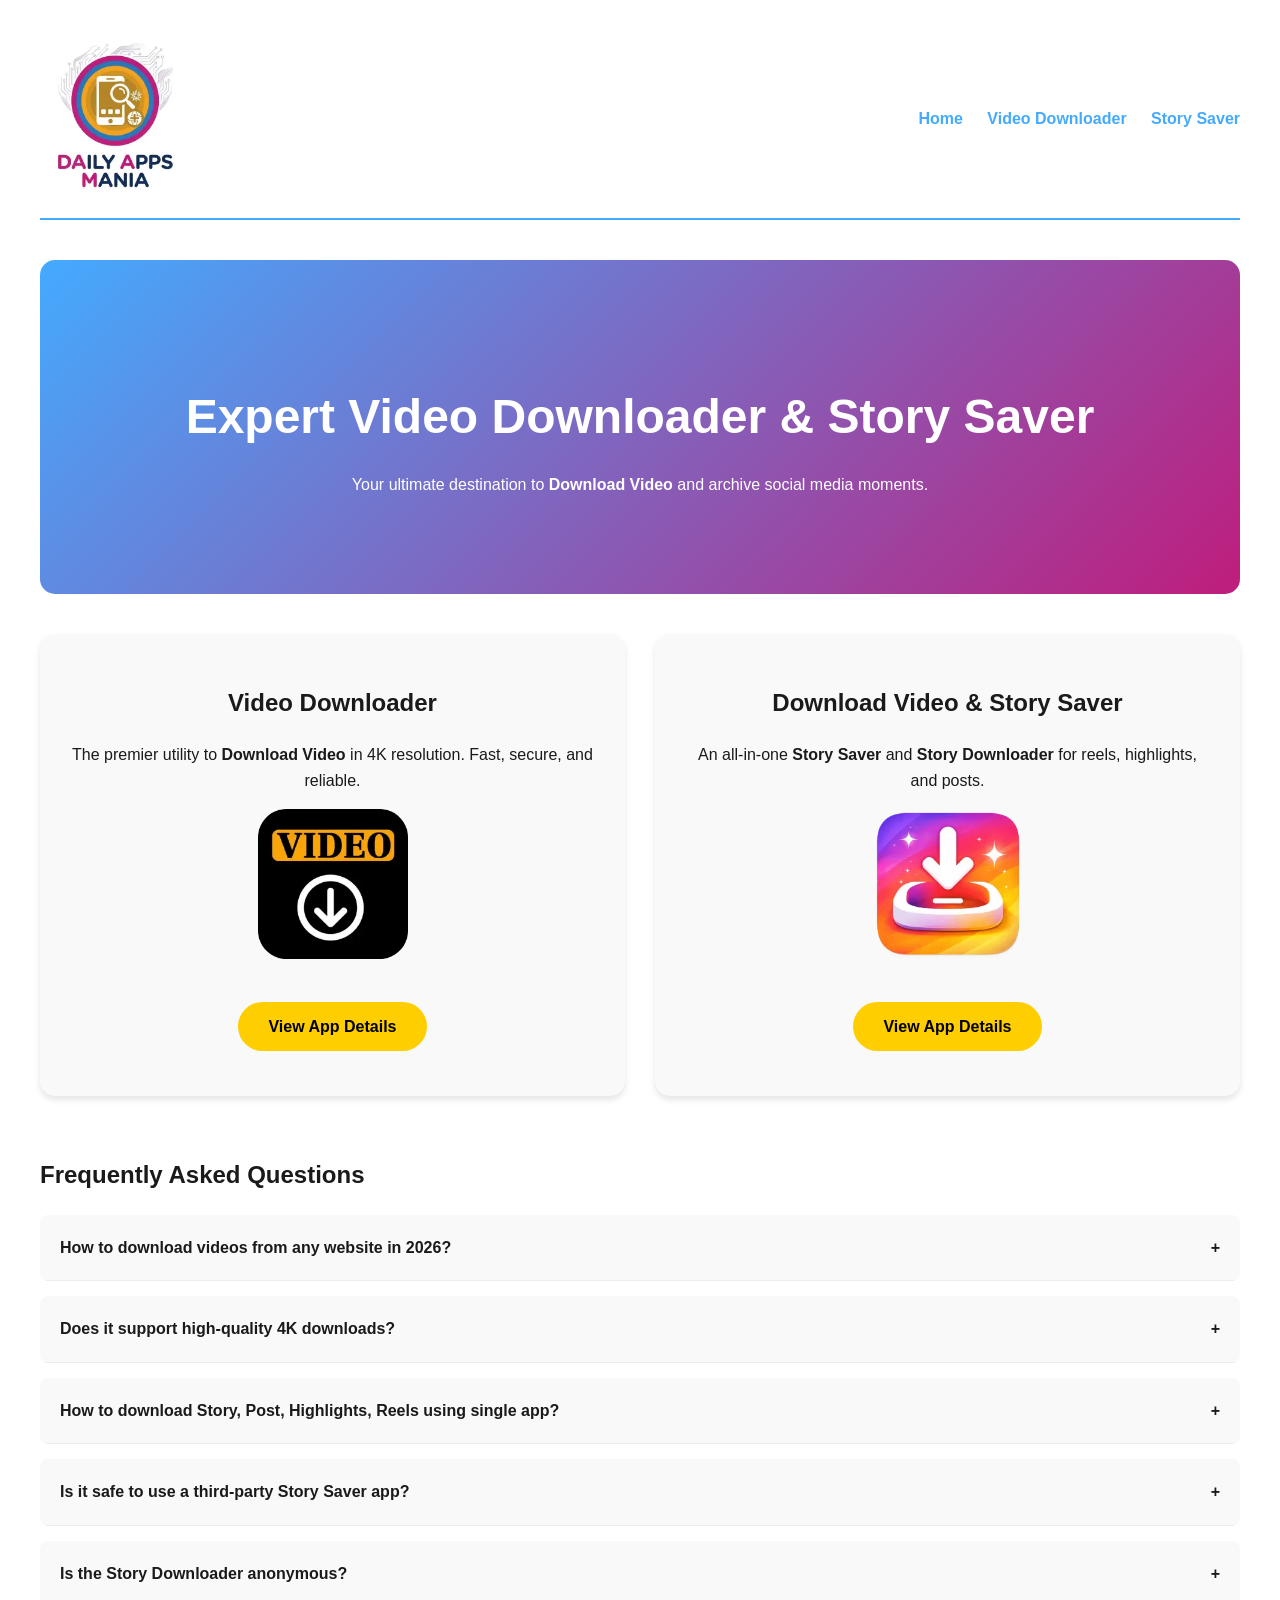
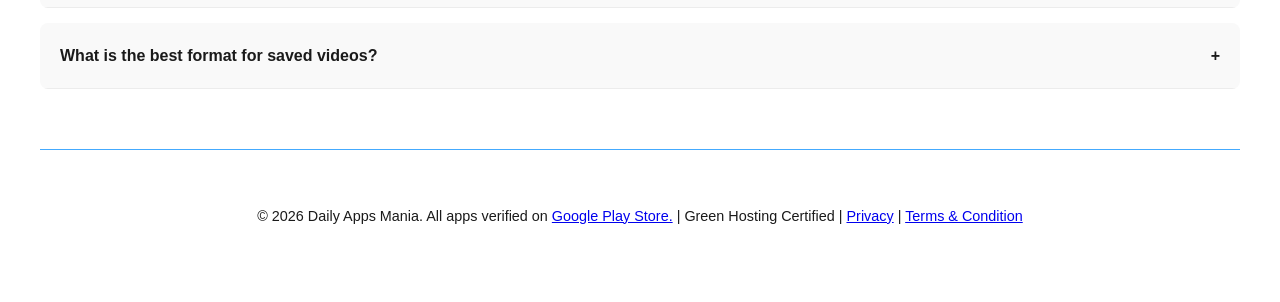
==== commit 0bfe16c4: "Added share images" ====
--- a/index.html
+++ b/index.html
@@ -4,9 +4,31 @@
     <meta charset="UTF-8">
     <meta name="viewport" content="width=device-width, initial-scale=1.0">
     <title>Video Downloader & Story Saver | Fast Android Apps by Daily Apps Mania</title>
-    <meta name="description" content="Discover high-speed Video Downloader and Story Saver apps for Android. Download video from social media in HD and 4K quality effortlessly.">
+    <meta name="description" content="Discover high-speed best Video Downloader and Story Saver apps for Android. Download video from social media in HD and 4K quality effortlessly.">
     <link rel="stylesheet" href="style.css">
     <link rel="canonical" href="https://dailyappsmania.github.io/">
+	
+	
+	<meta name="title" content="Video Downloader & Story Saver | Fast Android Apps by Daily Apps Mania">
+	<meta property="og:type" content="website">
+	<meta property="og:url" content="https://dailyappsmania.github.io/">
+	<meta property="og:title" content="Video Downloader & Story Saver | Apps by Daily Apps Mania">
+	<meta property="og:description" content="Instantly download videos (up to 4K) & save anonymous stories/reels! secure & super-fast Android utility. Try it now! 📥👇">
+	<meta property="og:image" content="https://dailyappsmania.github.io/share-website-image.png">
+	<meta property="og:image:width" content="1200">
+	<meta property="og:image:height" content="630">
+	<meta property="og:image:type" content="image/png">
+
+	<meta property="twitter:card" content="summary_large_image">
+	<meta property="twitter:url" content="https://dailyappsmania.github.io/">
+	<meta property="twitter:title" content="Video Downloader & Story Saver | Fast Android Apps by Daily Apps Mania">
+	<meta property="twitter:description" content="Instantly download videos (up to 4K) & save anonymous stories/reels! secure & super-fast Android utility. Try it now! 📥👇">
+	<meta property="twitter:image" content="https://dailyappsmania.github.io/share-website-image.png">
+	
+	<link rel="icon" type="image/png" sizes="32x32" href="https://dailyappsmania.github.io/favicon-32x32.png">
+    <link rel="icon" type="image/png" sizes="16x16" href="https://dailyappsmania.github.io/favicon-16x16.png">
+    <link rel="apple-touch-icon" sizes="180x180" href="https://dailyappsmania.github.io/apple-touch-icon.png">
+    <link rel="icon" type="image/png" sizes="192x192" href="https://dailyappsmania.github.io/android-chrome-192x192.png">
 </head>
 <body>
 
--- a/style.css
+++ b/style.css
@@ -178,4 +178,62 @@
     font-size: 0.9rem;
     border-top: 1px solid var(--primary-blue);
     margin-top: 60px;
+}
+
+/* Mobile Optimizations */
+@media (max-width: 600px) {
+	.logo {
+		max-width: 80px; /* Optimal Logo Size: 400x100 for desktop, auto-scaled */
+		height: auto;
+	}
+	
+	.app-screenshot {
+		max-width: 100%;
+		height: auto;
+		/* Optimal size for screenshots: 1080x2340 (Portrait) for high-end mobile rendering */
+		max-width: 80px; /* Optimal Logo Size: 400x100 for desktop, auto-scaled */
+		height: auto;
+	}
+	
+    .container {
+        padding: 15px;
+    }
+
+    header {
+        flex-direction: column; /* Stacks logo and nav */
+        text-align: center;
+        gap: 15px;
+        padding-bottom: 15px;
+    }
+
+    nav {
+        gap: 10px;
+        flex-wrap: wrap;
+        justify-content: center;
+    }
+
+    nav a {
+        font-size: 0.9rem;
+    }
+
+    .hero {
+        padding: 40px 15px; /* Smaller vertical footprint */
+        margin-bottom: 30px;
+    }
+
+    .hero h1 {
+        font-size: 1.8rem; /* Scaled down header */
+    }
+
+    .hero p {
+        font-size: 1rem;
+    }
+
+    .app-grid {
+        grid-template-columns: 1fr; /* Single column on small screens */
+    }
+
+    .app-card {
+        padding: 20px;
+    }
 }
